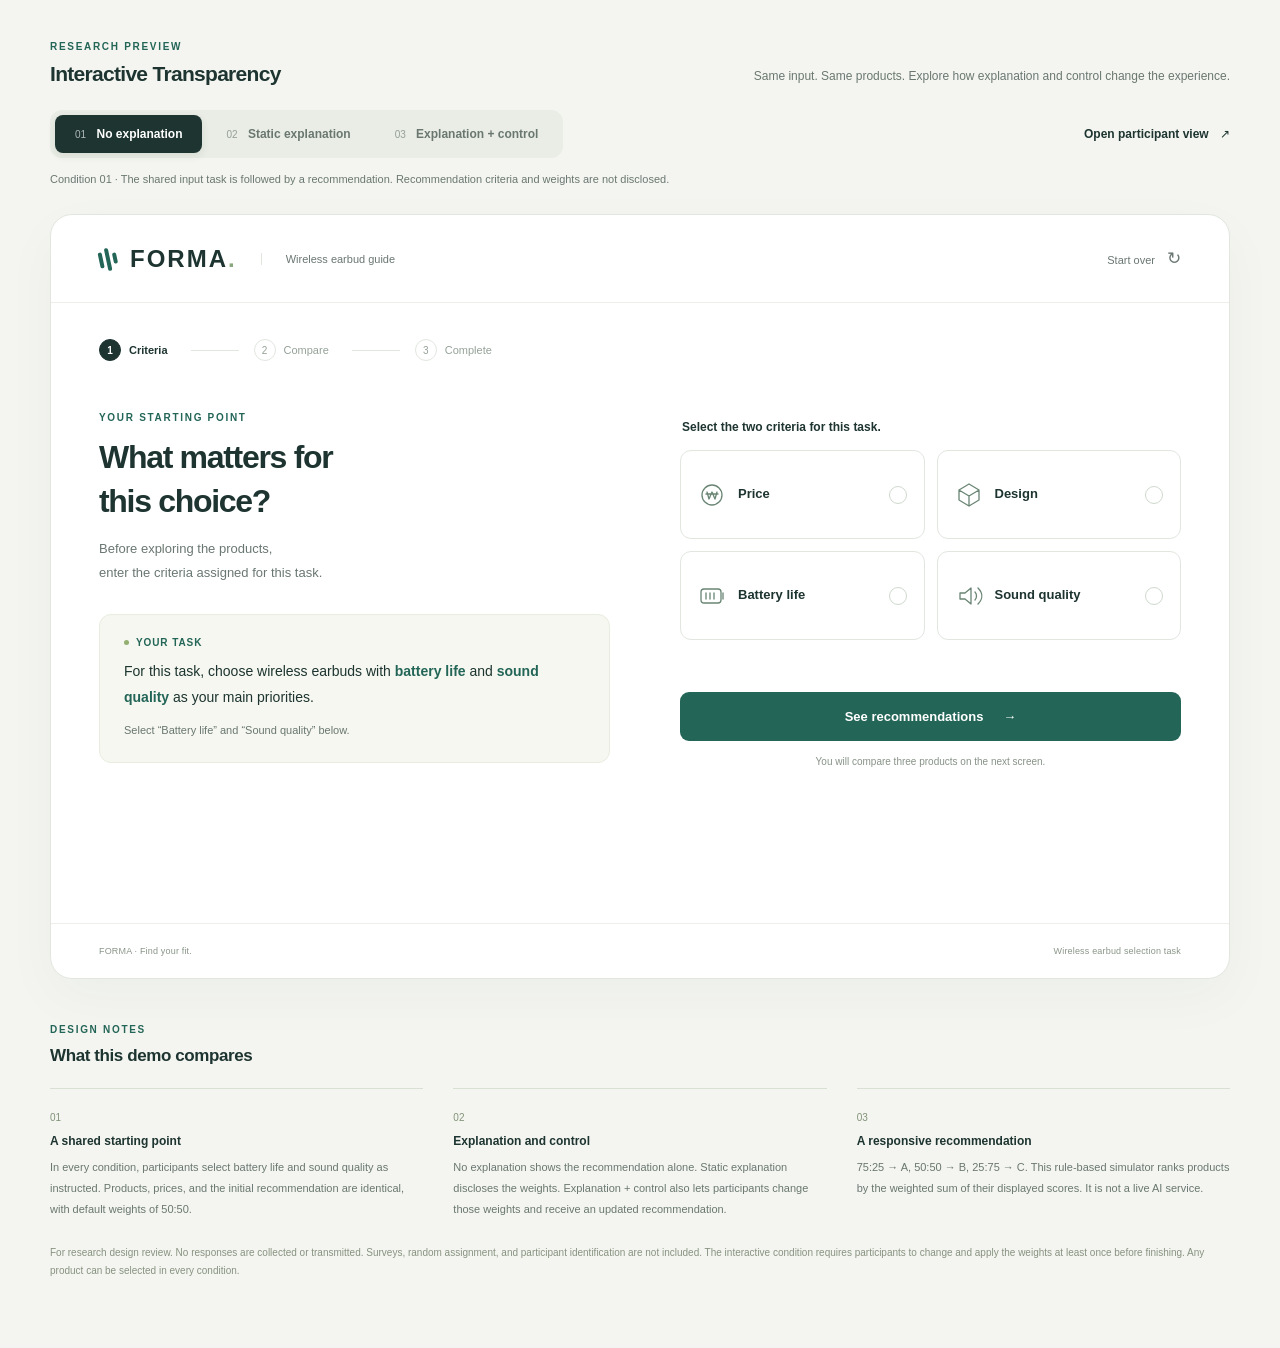
==== interactive-transparency-demo/index.html @ e99ec2f3 "Add English interactive transparency recommender demo" ====
<!doctype html>
<html lang="en">
<head>
  <meta charset="utf-8">
  <meta name="viewport" content="width=device-width, initial-scale=1">
  <meta name="theme-color" content="#f4f5f0">
  <meta name="description" content="A research demo comparing three recommendation interfaces with different levels of explanation and control.">
  <title>FORMA — Earbud Recommendation Demo</title>
  <link rel="stylesheet" href="./styles.css">
  <script src="./app.js" defer></script>
</head>
<body>
  <a class="skip-link" href="#main">Skip to content</a>
  <div class="research-shell" id="research-shell">
    <div class="research-intro">
      <div><span class="eyebrow">RESEARCH PREVIEW</span><h1>Interactive Transparency</h1></div>
      <p>Same input. Same products. Explore how explanation and control change the experience.</p>
    </div>
    <div class="research-toolbar">
      <div class="condition-tabs" role="group" aria-label="Choose an experimental condition">
        <button type="button" data-condition="none" aria-pressed="true"><span>01</span> No explanation</button>
        <button type="button" data-condition="static" aria-pressed="false"><span>02</span> Static explanation</button>
        <button type="button" data-condition="interactive" aria-pressed="false"><span>03</span> Explanation + control</button>
      </div>
      <a class="participant-link" id="participant-link" href="?condition=none&amp;mode=participant" target="_blank" rel="noopener">Open participant view <span aria-hidden="true">↗</span></a>
    </div>
    <div class="condition-description" id="condition-description"></div>
  </div>

  <div class="app-shell">
    <header class="app-header">
      <a class="brand" href="./" id="brand-link" aria-label="FORMA home"><span class="brand-icon" aria-hidden="true"><i></i><i></i><i></i></span>FORMA<span class="brand-dot">.</span></a>
      <span class="header-label">Wireless earbud guide</span>
      <button class="reset-button" type="button" id="reset-button" aria-label="Restart the current condition">Start over <span aria-hidden="true">↻</span></button>
    </header>

    <main id="main" tabindex="-1">
      <ol class="steps" aria-label="Task progress">
        <li data-step="1" class="active" aria-current="step"><span>1</span> Criteria</li>
        <li data-step="2"><span>2</span> Compare</li>
        <li data-step="3"><span>3</span> Complete</li>
      </ol>
      <div id="screen"></div>
    </main>
    <footer class="app-footer"><span>FORMA · Find your fit.</span><span>Wireless earbud selection task</span></footer>
  </div>

  <section class="design-notes" id="design-notes" aria-labelledby="notes-heading">
    <div><span class="eyebrow">DESIGN NOTES</span><h2 id="notes-heading">What this demo compares</h2></div>
    <div class="notes-grid">
      <article><span class="note-number">01</span><h3>A shared starting point</h3><p>In every condition, participants select battery life and sound quality as instructed. Products, prices, and the initial recommendation are identical, with default weights of 50:50.</p></article>
      <article><span class="note-number">02</span><h3>Explanation and control</h3><p>No explanation shows the recommendation alone. Static explanation discloses the weights. Explanation + control also lets participants change those weights and receive an updated recommendation.</p></article>
      <article><span class="note-number">03</span><h3>A responsive recommendation</h3><p>75:25 → A, 50:50 → B, 25:75 → C. This rule-based simulator ranks products by the weighted sum of their displayed scores. It is not a live AI service.</p></article>
    </div>
    <p class="demo-disclaimer">For research design review. No responses are collected or transmitted. Surveys, random assignment, and participant identification are not included. The interactive condition requires participants to change and apply the weights at least once before finishing. Any product can be selected in every condition.</p>
  </section>
  <div class="sr-only" id="announcement" aria-live="polite" aria-atomic="true"></div>
</body>
</html>
---- interactive-transparency-demo/styles.css ----
:root{--bg:#f4f5f0;--paper:#fff;--ink:#1d3430;--muted:#6a7771;--line:#e1e7df;--teal:#236557;--teal-dark:#174b41;--mint:#e9f1e7;--lime:#d9edaa;--error:#a03e2a;--shadow:0 18px 55px rgba(29,52,48,.035);font-family:Inter,Pretendard,-apple-system,BlinkMacSystemFont,"Segoe UI","Noto Sans KR",Arial,sans-serif;color:var(--ink);background:var(--bg);font-synthesis:none}
*{box-sizing:border-box}body{margin:0}button,input,a{-webkit-tap-highlight-color:transparent}button,input{font:inherit}button,a{touch-action:manipulation}button{cursor:pointer}a{color:inherit}button:focus-visible,a:focus-visible,input:focus-visible{outline:3px solid #86b879;outline-offset:4px}button:disabled{cursor:not-allowed}button{color:inherit}.skip-link{position:absolute;left:16px;top:-60px;background:var(--ink);color:white;padding:12px;z-index:99}.skip-link:focus{top:12px}.sr-only{position:absolute;width:1px;height:1px;padding:0;margin:-1px;overflow:hidden;clip:rect(0,0,0,0);white-space:nowrap;border:0}.research-shell{max-width:1240px;margin:0 auto;padding:36px 30px 24px}.research-intro{display:flex;align-items:end;justify-content:space-between;gap:30px;margin-bottom:24px}.eyebrow{font-size:10px;letter-spacing:.17em;font-weight:750;color:var(--teal)}.research-intro h1{font-size:21px;letter-spacing:-.7px;margin:8px 0 0}.research-intro p{font-size:12px;color:var(--muted);margin:0;line-height:1.7}.research-toolbar{display:flex;justify-content:space-between;align-items:center;gap:20px}.condition-tabs{display:flex;background:#e9ede5;padding:5px;border-radius:12px;gap:4px}.condition-tabs button{border:0;background:transparent;padding:12px 20px;border-radius:8px;font-size:12px;font-weight:650;color:var(--muted);white-space:nowrap}.condition-tabs button span{font-size:10px;font-weight:500;margin-right:7px;opacity:.65}.condition-tabs button[aria-pressed=true]{background:var(--ink);color:#fff;box-shadow:0 3px 9px #1d343017}.participant-link{font-size:12px;text-decoration:none;font-weight:650;padding:12px 0;white-space:nowrap}.participant-link span{margin-left:8px}.condition-description{color:var(--muted);font-size:11px;line-height:1.7;min-height:20px;margin-top:12px}.app-shell{max-width:1180px;margin:0 auto 32px;background:var(--paper);border:1px solid var(--line);border-radius:22px;box-shadow:var(--shadow);overflow:hidden}.app-header{height:88px;padding:0 48px;display:flex;align-items:center;border-bottom:1px solid #edf0ea}.brand{font-size:24px;letter-spacing:2px;font-weight:800;text-decoration:none;display:flex;align-items:center}.brand-dot{color:#89a87c}.brand-icon{display:flex;align-items:center;gap:3px;margin-right:13px;height:22px;transform:rotate(-12deg)}.brand-icon i{display:block;width:4px;background:var(--teal);border-radius:2px;height:16px}.brand-icon i:nth-child(2){height:23px}.brand-icon i:nth-child(3){height:11px}.header-label{font-size:11px;color:var(--muted);margin-left:24px;padding-left:24px;border-left:1px solid var(--line)}.reset-button{margin-left:auto;border:0;background:none;font-size:11px;color:var(--muted);padding:12px 0 12px 12px}.reset-button span{font-size:17px;margin-left:9px}main{padding:36px 48px 52px;min-height:620px}main:focus{outline:none}.steps{display:flex;gap:0;list-style:none;margin:0 0 46px;padding:0;align-items:center;font-size:11px;color:#95a198}.steps li{display:flex;align-items:center;gap:8px;white-space:nowrap}.steps li:not(:last-child):after{content:"";width:48px;height:1px;background:var(--line);margin:0 15px}.steps li span{width:22px;height:22px;border:1px solid var(--line);border-radius:50%;display:grid;place-items:center;font-size:10px}.steps .active{font-weight:700;color:var(--ink)}.steps .active span{background:var(--ink);color:white;border-color:var(--ink)}.steps .done span{background:var(--mint);border-color:var(--mint);color:var(--teal)}.screen-title{font-size:32px;line-height:1.38;letter-spacing:-1.3px;margin:10px 0 14px;font-weight:700}.screen-copy{font-size:13px;line-height:1.8;color:var(--muted);margin:0}.preference-layout{display:grid;grid-template-columns:1.02fr 1fr;gap:70px;align-items:start}.task-card{background:#f5f7f0;padding:22px 24px;border:1px solid #e8eddf;border-radius:12px;margin-top:30px}.task-label{font-size:10px;color:var(--teal);font-weight:750;letter-spacing:.09em;display:flex;align-items:center;gap:7px}.task-label:before{content:"";width:5px;height:5px;border-radius:50%;background:#92ae70}.task-card p{margin:11px 0 0;font-size:14px;line-height:1.85}.task-card strong{color:var(--teal)}.task-card .task-small{font-size:11px;color:var(--muted);margin-top:9px}.preference-form{padding-top:13px}.form-label{font-size:12px;font-weight:700;margin:0 0 16px}.preference-options{display:grid;grid-template-columns:1fr 1fr;gap:12px}.preference-option{position:relative;display:flex;align-items:center;padding:21px 17px;border:1px solid var(--line);border-radius:11px;cursor:pointer;gap:12px;min-height:89px;transition:background .15s,border .15s}.preference-option:hover{background:#fafbf8}.preference-option:has(input:checked){border-color:var(--teal);background:#f0f6ed}.preference-option input{position:absolute;inset:0;opacity:0;width:100%;height:100%;margin:0;cursor:pointer}.preference-option:has(input:focus-visible){outline:3px solid #86b879;outline-offset:3px}.option-icon{width:28px;height:28px;color:#698574}.option-title{font-size:13px;font-weight:650}.option-check{margin-left:auto;display:grid;place-items:center;width:18px;height:18px;border:1px solid #cfd9ce;border-radius:50%;color:transparent;font-size:11px}.preference-option:has(input:checked) .option-check{border-color:var(--teal);background:var(--teal);color:white}.primary-button{display:flex;align-items:center;justify-content:center;gap:20px;background:var(--teal);color:#fff;border:0;border-radius:9px;padding:17px 23px;font-size:13px;font-weight:650;min-height:49px;transition:background .15s,transform .15s}.primary-button:hover:not(:disabled){background:var(--teal-dark);transform:translateY(-1px)}.primary-button:disabled{background:#dce4db;color:#8c9a8c}.primary-button.full{width:100%}.preference-form .primary-button{margin-top:22px}.form-error{font-size:12px;color:var(--error);line-height:1.6;min-height:20px;margin:10px 0 0}.form-hint{font-size:10px;color:#879287;margin:13px 0 0;text-align:center;line-height:1.6}.recommendation-heading{display:flex;justify-content:space-between;gap:24px;align-items:center}.recommendation-heading .screen-title{font-size:29px;margin-top:7px;margin-bottom:9px}.recommendation-heading .screen-copy{font-size:12px}.category-pill{border:1px solid var(--line);padding:8px 12px;border-radius:20px;font-size:10px;color:var(--muted);white-space:nowrap}.explanation-panel{background:#f3f7ef;border:1px solid #e3ecdc;border-radius:12px;padding:22px 25px;margin:28px 0 0}.explanation-top{display:flex;justify-content:space-between;align-items:center;gap:20px}.explanation-label{color:var(--teal);font-size:10px;font-weight:750;letter-spacing:.07em;margin-bottom:8px}.explanation-main{font-size:15px;font-weight:650;letter-spacing:-.3px}.weight-visual{display:flex;width:185px;gap:5px;flex-shrink:0}.weight-visual div{height:6px;border-radius:3px;background:var(--teal);transition:width .2s}.weight-visual div:last-child{background:#a9c395}.weight-labels{display:flex;justify-content:space-between;font-size:10px;color:var(--muted);margin-top:8px}.control-divider{height:1px;background:#dfe9d8;margin:22px 0 18px}.control-heading{display:flex;align-items:baseline;gap:10px;margin-bottom:13px}.control-heading h3{font-size:12px;margin:0}.control-heading p{font-size:10px;color:var(--muted);margin:0;line-height:1.6}.preset-row{display:flex;gap:12px;align-items:stretch}.preset-options{display:grid;grid-template-columns:repeat(3,1fr);gap:9px;flex:1}.preset{position:relative;background:#fff;border:1px solid #dce5d7;border-radius:8px;padding:12px 15px;cursor:pointer}.preset:has(input:checked){border-color:var(--teal);box-shadow:0 0 0 1px var(--teal);background:#fff}.preset:has(input:focus-visible){outline:3px solid #86b879;outline-offset:3px}.preset input{position:absolute;opacity:0;inset:0;width:100%;height:100%;cursor:pointer;margin:0}.preset strong{display:block;font-size:11px;margin-bottom:5px}.preset small{font-size:9px;color:var(--muted)}.apply-button{padding:12px 19px;font-size:11px;white-space:nowrap}.apply-status{font-size:10px;line-height:1.7;color:var(--teal);margin:12px 0 0;min-height:17px}.products-caption{display:flex;justify-content:space-between;align-items:baseline;margin:29px 0 14px;gap:15px}.products-caption h3{font-size:12px;margin:0;font-weight:650}.products-caption p{font-size:10px;color:var(--muted);margin:0;line-height:1.6}.products-grid{display:grid;grid-template-columns:repeat(3,1fr);gap:17px}.product-card{position:relative;border:1px solid var(--line);border-radius:13px;padding:19px;cursor:pointer;display:block;background:#fff;transition:border .15s,box-shadow .15s}.product-card:hover{border-color:#a7bba2;box-shadow:0 6px 20px #1d343008}.product-card.selected{border-color:var(--teal);box-shadow:0 0 0 1px var(--teal)}.product-card:has(input:focus-visible){outline:3px solid #86b879;outline-offset:4px}.product-card>input{position:absolute;opacity:0;inset:0;width:100%;height:100%;margin:0;cursor:pointer}.product-topline{display:flex;align-items:center;justify-content:space-between;min-height:24px;position:relative;pointer-events:none}.product-number{font-size:10px;color:#879587;font-weight:600}.recommend-badge{background:var(--mint);color:var(--teal);font-size:9px;padding:5px 8px;border-radius:5px;font-weight:700;letter-spacing:.01em}.product-art{height:141px;display:flex;align-items:center;justify-content:center;margin:2px 0 5px;pointer-events:none;background:radial-gradient(ellipse at 50% 80%,#f0f3ed 0%,transparent 64%)}.earbud-svg{width:145px;height:130px;overflow:visible}.product-heading{display:flex;align-items:center;justify-content:space-between;margin-bottom:4px;pointer-events:none}.product-heading h4{font-size:16px;letter-spacing:-.4px;margin:0}.selection-circle{width:19px;height:19px;border-radius:50%;border:1px solid #ccd7c8;display:grid;place-items:center;font-size:11px;color:transparent}.selected .selection-circle{background:var(--teal);border-color:var(--teal);color:#fff}.product-subtitle{font-size:10px;color:var(--muted);margin:0}.product-price{font-size:17px;letter-spacing:-.4px;font-weight:650;margin:16px 0}.product-price small{font-size:11px;font-weight:500;margin-left:2px}.spec-row{display:flex;align-items:center;gap:8px;font-size:10px;margin:10px 0}.spec-name{width:33px;color:var(--muted)}.spec-track{flex:1;height:4px;background:#edf0e9;border-radius:5px;overflow:hidden}.spec-track span{height:100%;display:block;background:#9bb68c;border-radius:5px}.spec-number{font-size:10px;color:var(--ink);width:37px;text-align:right}.product-bottom{border-top:1px solid #edf0e9;margin-top:15px;padding-top:12px;font-size:9px;color:#8b958a;display:flex;justify-content:space-between;gap:8px}.recommendation-actions{display:flex;justify-content:space-between;gap:25px;align-items:center;border-top:1px solid var(--line);margin-top:28px;padding-top:24px}.selection-summary{font-size:12px;font-weight:600;line-height:1.8}.action-hint{color:var(--muted);font-size:10px;font-weight:400;margin-top:2px;max-width:600px}.recommendation-actions .primary-button{min-width:190px}.app-footer{padding:22px 48px;border-top:1px solid #edf0ea;display:flex;justify-content:space-between;color:#899588;font-size:9px;letter-spacing:.02em}.design-notes{max-width:1180px;margin:0 auto 50px;padding:8px 0}.design-notes h2{font-size:17px;letter-spacing:-.4px;margin:9px 0 22px}.notes-grid{display:grid;grid-template-columns:repeat(3,1fr);gap:30px}.notes-grid article{border-top:1px solid #d8e0d3;padding-top:18px}.note-number{font-size:10px;color:#819378}.notes-grid h3{font-size:12px;margin:9px 0}.notes-grid p{font-size:11px;line-height:1.9;color:var(--muted);margin:0}.demo-disclaimer{margin-top:24px;font-size:10px;color:#879280;line-height:1.8}.completion-layout{max-width:550px;text-align:center;margin:10px auto 0}.completion-icon{width:54px;height:54px;border-radius:50%;background:var(--mint);color:var(--teal);display:grid;place-items:center;margin:0 auto 20px;font-size:24px}.completion-layout .screen-title{font-size:29px}.completion-card{border:1px solid var(--line);border-radius:15px;display:flex;align-items:center;text-align:left;margin:27px 0;padding:19px 27px;gap:25px;background:#fbfcf9}.completion-card .product-art{width:135px;height:126px;margin:0;flex-shrink:0}.completion-card h3{font-size:21px;margin:8px 0}.completion-card p{font-size:11px;color:var(--muted);margin:7px 0}.completion-details{display:flex;justify-content:center;gap:25px;font-size:11px;color:var(--muted);line-height:1.8;margin-bottom:25px}.completion-details strong{color:var(--ink);font-weight:600}.secondary-button{border:1px solid #cdd9c7;background:white;color:var(--teal);padding:14px 24px;font-size:12px;font-weight:650;border-radius:8px}.secondary-button:hover{background:var(--mint)}.participant-mode .research-shell,.participant-mode .design-notes{display:none}.participant-mode .app-shell{margin-top:40px}.participant-mode .app-shell{min-height:calc(100vh - 80px)}.participant-mode main{min-height:calc(100vh - 230px)}[hidden]{display:none!important}
@media(min-width:1500px){.research-shell{padding-top:45px}.app-shell{margin-bottom:40px}}
@media(max-width:1000px){.research-shell{padding-left:24px;padding-right:24px}.app-shell{margin-left:24px;margin-right:24px}.design-notes{margin-left:24px;margin-right:24px}.app-header{padding-left:32px;padding-right:32px}main{padding:30px 32px 40px}.preference-layout{gap:35px}.screen-title{font-size:28px}.preference-option{padding:18px 12px;gap:7px}.option-icon{width:23px;height:23px}.preset-row{flex-direction:column}.apply-button{align-self:flex-end}.product-card{padding:15px}.product-art{height:125px}.control-heading{flex-wrap:wrap}.app-footer{padding-left:32px;padding-right:32px}}
@media(max-width:700px){.research-shell{padding:24px 16px 19px}.research-intro{display:block;margin-bottom:17px}.research-intro h1{font-size:19px}.research-intro p{font-size:11px;margin-top:10px}.research-toolbar{display:block}.condition-tabs{width:100%}.condition-tabs button{flex:1;padding:12px 5px;font-size:11px}.condition-tabs button span{margin-right:4px}.participant-link{display:inline-block;padding-top:13px;padding-bottom:0;font-size:11px}.condition-description{margin-top:8px;font-size:10px}.app-shell{margin:0 12px 25px;border-radius:16px}.app-header{height:73px;padding:0 22px}.brand{font-size:21px}.brand-icon{margin-right:10px;transform:scale(.85) rotate(-12deg)}.header-label{display:none}.reset-button{font-size:10px}main{padding:26px 22px 35px;min-height:580px}.steps{margin-bottom:32px;font-size:10px}.steps li:not(:last-child):after{width:25px;margin:0 9px}.steps li{gap:6px}.steps li span{width:20px;height:20px;font-size:9px}.preference-layout{grid-template-columns:1fr;gap:25px}.screen-title{font-size:27px;line-height:1.4}.screen-copy{font-size:12px}.task-card{margin-top:23px;padding:19px}.task-card p{font-size:13px}.preference-form{padding-top:0}.preference-option{padding:18px 16px;min-height:76px;gap:10px}.option-icon{width:25px;height:25px}.preference-form .primary-button{margin-top:19px}.research-intro .eyebrow{font-size:9px}.recommendation-heading{align-items:start;gap:12px}.recommendation-heading .screen-title{font-size:25px}.category-pill{display:none}.recommendation-heading .screen-copy{font-size:11px}.explanation-panel{padding:19px;margin-top:23px}.explanation-top{display:block}.explanation-main{font-size:13px}.weight-chart{margin-top:17px}.weight-visual{width:100%}.control-heading h3{font-size:11px}.control-heading p{font-size:10px}.preset-row{gap:12px}.preset-options{gap:7px;width:100%}.preset{padding:11px 7px;text-align:center}.preset strong{font-size:10px}.preset small{font-size:8px;white-space:nowrap}.apply-button{width:100%;min-height:42px}.products-caption{display:block;margin-top:25px}.products-caption h3{font-size:11px}.products-caption p{font-size:9px;margin-top:6px}.products-grid{grid-template-columns:1fr;gap:12px}.product-card{display:grid;grid-template-columns:96px 1fr;padding:16px;gap:0 17px;align-items:start}.product-topline{grid-column:1/-1;min-height:20px;margin-bottom:3px}.product-number{font-size:9px}.recommend-badge{font-size:8px;padding:4px 7px}.product-art{grid-column:1;grid-row:2/8;height:125px;width:96px;margin:0;align-self:center}.earbud-svg{width:105px;height:110px}.product-heading{grid-column:2;margin-top:9px}.product-heading h4{font-size:15px}.product-subtitle{font-size:9px;grid-column:2}.product-price{grid-column:2;font-size:15px;margin:10px 0 7px}.spec-row{grid-column:2;font-size:9px;margin:4px 0;gap:6px}.spec-number{font-size:9px}.product-bottom{grid-column:2;margin-top:10px;padding-top:8px;font-size:8px}.recommendation-actions{align-items:stretch;flex-direction:column;gap:15px;margin-top:22px;padding-top:20px}.recommendation-actions .primary-button{width:100%;font-size:12px}.selection-summary{font-size:11px}.action-hint{font-size:10px}.app-footer{padding:18px 22px;font-size:8px}.design-notes{margin:0 23px 34px}.notes-grid{grid-template-columns:1fr;gap:19px}.notes-grid article{padding-top:14px}.notes-grid h3{display:inline-block;margin:0 0 9px 10px}.notes-grid p{font-size:10px}.design-notes h2{font-size:15px;margin-bottom:18px}.demo-disclaimer{font-size:9px;margin-top:20px}.completion-layout{margin-top:0}.completion-layout .screen-title{font-size:26px}.completion-card{padding:17px 13px;gap:12px}.completion-card .product-art{width:104px;height:111px}.completion-card h3{font-size:19px}.completion-card p{font-size:10px}.completion-details{gap:16px;font-size:10px;flex-wrap:wrap}.participant-mode .app-shell{margin-top:12px;min-height:calc(100vh - 24px)}.participant-mode main{min-height:calc(100vh - 150px)}}
@media(prefers-reduced-motion:reduce){*,*:before,*:after{transition:none!important;scroll-behavior:auto!important}}

/* Keep English labels comfortable on small screens. */
.option-icon,.option-check{flex-shrink:0}.option-title{line-height:1.45}.preset small{line-height:1.6}.spec-name{width:37px;flex-shrink:0}.product-bottom{flex-wrap:wrap}.condition-description{min-height:20px}
@media(max-width:700px){.condition-tabs button{white-space:normal;line-height:1.45;min-width:0;display:flex;flex-direction:column;align-items:center;justify-content:center;gap:4px}.condition-tabs button span{margin-right:0}.steps li:not(:last-child):after{width:18px;margin:0 8px}.option-title{font-size:12px}.preference-option{gap:8px}.option-icon{width:23px;height:23px}.preset strong{line-height:1.4}.product-bottom{row-gap:4px}}
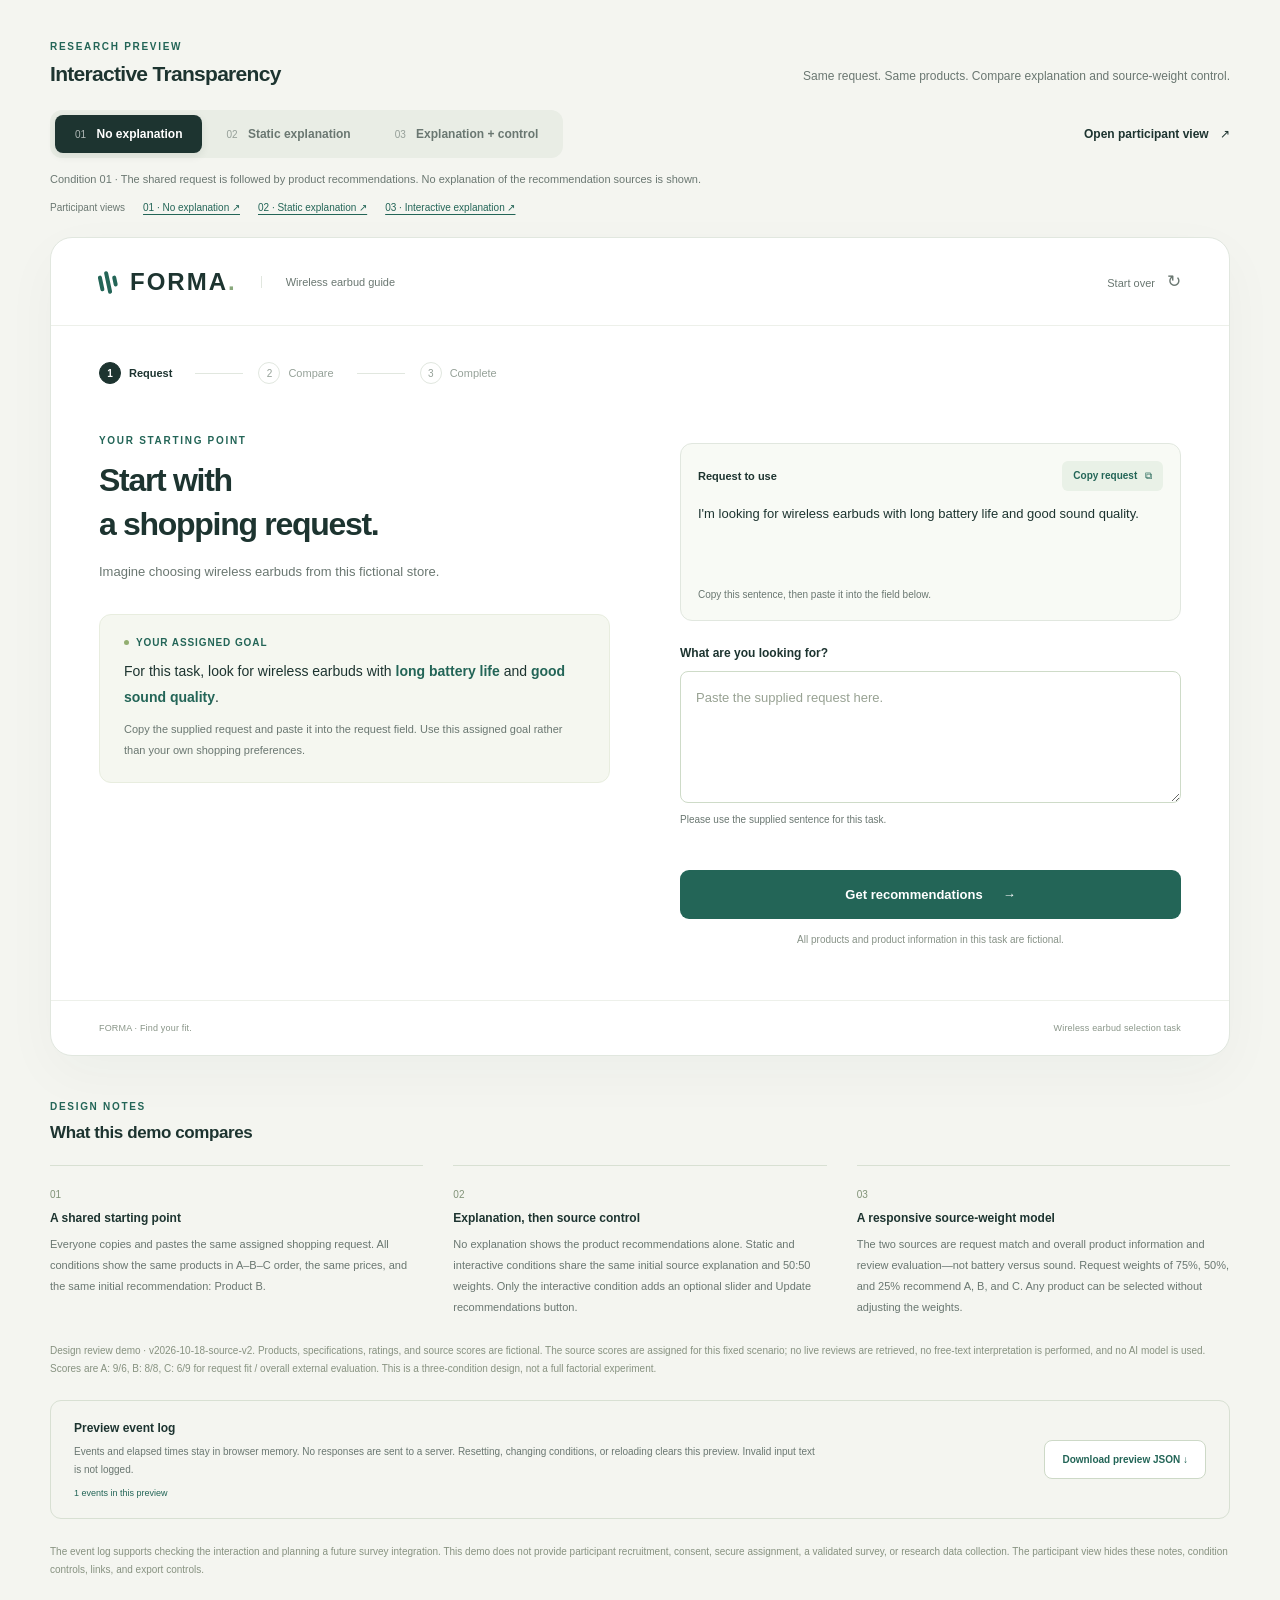
==== commit 2c25de4f: "Refine transparency demo with shared request and source-weight control" ====
--- a/interactive-transparency-demo/index.html
+++ b/interactive-transparency-demo/index.html
@@ -6,15 +6,15 @@
   <meta name="theme-color" content="#f4f5f0">
   <meta name="description" content="A research demo comparing three recommendation interfaces with different levels of explanation and control.">
   <title>FORMA — Earbud Recommendation Demo</title>
-  <link rel="stylesheet" href="./styles.css">
-  <script src="./app.js" defer></script>
+  <link rel="stylesheet" href="./styles.css?v=2026-10-18-source-v2">
+  <script src="./app.js?v=2026-10-18-source-v2" defer></script>
 </head>
 <body>
   <a class="skip-link" href="#main">Skip to content</a>
   <div class="research-shell" id="research-shell">
     <div class="research-intro">
       <div><span class="eyebrow">RESEARCH PREVIEW</span><h1>Interactive Transparency</h1></div>
-      <p>Same input. Same products. Explore how explanation and control change the experience.</p>
+      <p>Same request. Same products. Compare explanation and source-weight control.</p>
     </div>
     <div class="research-toolbar">
       <div class="condition-tabs" role="group" aria-label="Choose an experimental condition">
@@ -25,6 +25,7 @@
       <a class="participant-link" id="participant-link" href="?condition=none&amp;mode=participant" target="_blank" rel="noopener">Open participant view <span aria-hidden="true">↗</span></a>
     </div>
     <div class="condition-description" id="condition-description"></div>
+    <div class="research-links" aria-label="Direct participant links"><span>Participant views</span><a data-participant-condition="none" href="?condition=none&amp;mode=participant" target="_blank" rel="noopener">01 · No explanation ↗</a><a data-participant-condition="static" href="?condition=static&amp;mode=participant" target="_blank" rel="noopener">02 · Static explanation ↗</a><a data-participant-condition="interactive" href="?condition=interactive&amp;mode=participant" target="_blank" rel="noopener">03 · Interactive explanation ↗</a></div>
   </div>
 
   <div class="app-shell">
@@ -36,7 +37,7 @@
 
     <main id="main" tabindex="-1">
       <ol class="steps" aria-label="Task progress">
-        <li data-step="1" class="active" aria-current="step"><span>1</span> Criteria</li>
+        <li data-step="1" class="active" aria-current="step"><span>1</span> Request</li>
         <li data-step="2"><span>2</span> Compare</li>
         <li data-step="3"><span>3</span> Complete</li>
       </ol>
@@ -48,11 +49,13 @@
   <section class="design-notes" id="design-notes" aria-labelledby="notes-heading">
     <div><span class="eyebrow">DESIGN NOTES</span><h2 id="notes-heading">What this demo compares</h2></div>
     <div class="notes-grid">
-      <article><span class="note-number">01</span><h3>A shared starting point</h3><p>In every condition, participants select battery life and sound quality as instructed. Products, prices, and the initial recommendation are identical, with default weights of 50:50.</p></article>
-      <article><span class="note-number">02</span><h3>Explanation and control</h3><p>No explanation shows the recommendation alone. Static explanation discloses the weights. Explanation + control also lets participants change those weights and receive an updated recommendation.</p></article>
-      <article><span class="note-number">03</span><h3>A responsive recommendation</h3><p>75:25 → A, 50:50 → B, 25:75 → C. This rule-based simulator ranks products by the weighted sum of their displayed scores. It is not a live AI service.</p></article>
+      <article><span class="note-number">01</span><h3>A shared starting point</h3><p>Everyone copies and pastes the same assigned shopping request. All conditions show the same products in A–B–C order, the same prices, and the same initial recommendation: Product B.</p></article>
+      <article><span class="note-number">02</span><h3>Explanation, then source control</h3><p>No explanation shows the product recommendations alone. Static and interactive conditions share the same initial source explanation and 50:50 weights. Only the interactive condition adds an optional slider and Update recommendations button.</p></article>
+      <article><span class="note-number">03</span><h3>A responsive source-weight model</h3><p>The two sources are request match and overall product information and review evaluation—not battery versus sound. Request weights of 75%, 50%, and 25% recommend A, B, and C. Any product can be selected without adjusting the weights.</p></article>
     </div>
-    <p class="demo-disclaimer">For research design review. No responses are collected or transmitted. Surveys, random assignment, and participant identification are not included. The interactive condition requires participants to change and apply the weights at least once before finishing. Any product can be selected in every condition.</p>
+    <p class="demo-disclaimer">Design review demo · v2026-10-18-source-v2. Products, specifications, ratings, and source scores are fictional. The source scores are assigned for this fixed scenario; no live reviews are retrieved, no free-text interpretation is performed, and no AI model is used. Scores are A: 9/6, B: 8/8, C: 6/9 for request fit / overall external evaluation. This is a three-condition design, not a full factorial experiment.</p>
+    <div class="event-export"><div><h3>Preview event log</h3><p>Events and elapsed times stay in browser memory. No responses are sent to a server. Resetting, changing conditions, or reloading clears this preview. Invalid input text is not logged.</p><span id="event-count">0 events in this preview</span></div><button type="button" class="secondary-button" id="export-events">Download preview JSON <span aria-hidden="true">↓</span></button></div>
+    <p class="demo-disclaimer">The event log supports checking the interaction and planning a future survey integration. This demo does not provide participant recruitment, consent, secure assignment, a validated survey, or research data collection. The participant view hides these notes, condition controls, links, and export controls.</p>
   </section>
   <div class="sr-only" id="announcement" aria-live="polite" aria-atomic="true"></div>
 </body>
--- a/interactive-transparency-demo/styles.css
+++ b/interactive-transparency-demo/styles.css
@@ -8,3 +8,9 @@
 /* Keep English labels comfortable on small screens. */
 .option-icon,.option-check{flex-shrink:0}.option-title{line-height:1.45}.preset small{line-height:1.6}.spec-name{width:37px;flex-shrink:0}.product-bottom{flex-wrap:wrap}.condition-description{min-height:20px}
 @media(max-width:700px){.condition-tabs button{white-space:normal;line-height:1.45;min-width:0;display:flex;flex-direction:column;align-items:center;justify-content:center;gap:4px}.condition-tabs button span{margin-right:0}.steps li:not(:last-child):after{width:18px;margin:0 8px}.option-title{font-size:12px}.preference-option{gap:8px}.option-icon{width:23px;height:23px}.preset strong{line-height:1.4}.product-bottom{row-gap:4px}}
+
+/* Source-weight demo: shared request input and matched source explanations. */
+.research-links{display:flex;align-items:center;flex-wrap:wrap;gap:10px 18px;margin-top:12px;font-size:10px}.research-links>span{color:var(--muted)}.research-links a{color:var(--teal);text-underline-offset:3px}.request-source{border:1px solid var(--line);border-radius:12px;padding:17px;background:#f8faf5}.request-source-heading{display:flex;align-items:center;justify-content:space-between;gap:12px;margin-bottom:12px}.request-source-heading .form-label{margin:0;font-size:11px}.copy-request-button{border:0;background:var(--mint);color:var(--teal);font-size:10px;font-weight:650;padding:9px 11px;border-radius:6px;white-space:nowrap}.copy-request-button:hover{background:#dcead6}.copy-request-button span{margin-left:5px}.assigned-request,.request-input{display:block;width:100%;font:inherit;font-size:13px;line-height:1.7;color:var(--ink);border-radius:8px}.assigned-request{border:0;background:transparent;resize:none;padding:0;min-height:75px;cursor:text}.assigned-request:focus-visible{outline:2px solid #86b879;outline-offset:4px}.copy-status{font-size:10px;line-height:1.6;color:var(--muted);margin:9px 0 0;min-height:16px}.request-label{display:block;margin:25px 0 11px}.request-input{border:1px solid #cedbc8;background:#fff;padding:15px;resize:vertical;min-height:132px}.request-input::placeholder{color:#98a293}.request-input:focus{outline:2px solid #86b879;outline-offset:2px}.request-input[aria-invalid=true]{border-color:var(--error)}.request-hint{font-size:10px;line-height:1.6;color:var(--muted);margin:9px 0 0}.preference-form .form-error{margin:7px 0 0}.preference-form .primary-button{margin-top:15px}.source-heading{font-size:17px;letter-spacing:-.3px;margin:4px 0 10px}.source-intro{font-size:12px;color:var(--muted);line-height:1.8;margin:0;max-width:780px}.source-definitions{display:grid;grid-template-columns:1fr 1fr;gap:24px;margin:20px 0;padding-top:18px;border-top:1px solid #dfe9d8}.source-definitions h4{font-size:12px;margin:0 0 7px}.source-definitions p{font-size:11px;line-height:1.8;color:var(--muted);margin:0;max-width:350px}.source-weight-labels{display:flex;justify-content:space-between;gap:25px;font-size:11px;line-height:1.6;margin-top:24px}.source-weight-labels span{display:flex;align-items:baseline;gap:12px}.source-weight-labels span:last-child{text-align:right}.source-weight-labels strong{font-size:14px;font-weight:700;white-space:nowrap}.source-weight-bar{display:flex;width:100%;height:9px;border-radius:6px;overflow:hidden;gap:3px;margin-top:10px;background:#e1eadb}.source-weight-bar span{height:100%;background:var(--teal);transition:width .2s}.source-weight-bar span:last-child{background:#a7c38f}.source-controls{margin-top:25px;padding-top:21px;border-top:1px solid #dfe9d8}.range-heading{display:flex;justify-content:space-between;align-items:baseline;font-size:12px;font-weight:650;margin-bottom:13px}.range-heading output{font-size:13px;font-weight:700;color:var(--teal)}#source-weight{display:block;width:100%;height:24px;margin:0;accent-color:var(--teal);cursor:pointer}#source-weight:focus-visible{outline:3px solid #86b879;outline-offset:5px;border-radius:4px}.range-endpoints{display:flex;justify-content:space-between;color:var(--muted);font-size:9px;margin:5px 0 17px}.source-apply-row{display:flex;justify-content:space-between;align-items:center;gap:24px}.source-apply-row p{margin:0;color:var(--muted);font-size:10px;line-height:1.8}.source-apply-row strong{font-weight:600;color:var(--ink)}.source-apply-row .primary-button{flex-shrink:0}.recommendation-status{font-size:10px;color:var(--teal);margin:-6px 0 14px;min-height:15px}.product-facts{margin:15px 0 0;display:grid;gap:10px;font-size:10px}.product-facts div{display:flex;justify-content:space-between;gap:12px}.product-facts dt{color:var(--muted)}.product-facts dd{margin:0;font-weight:550;text-align:right}.event-export{border:1px solid #d8e0d3;border-radius:11px;padding:20px 23px;display:flex;align-items:center;gap:35px;justify-content:space-between;margin-top:22px}.event-export h3{font-size:12px;margin:0 0 8px}.event-export p{font-size:10px;line-height:1.8;color:var(--muted);margin:0;max-width:750px}.event-export .secondary-button{white-space:nowrap;font-size:10px;padding:13px 17px}.event-export #event-count{font-size:9px;color:var(--teal);display:block;margin-top:9px}.participant-mode .event-export{display:none}
+@media(max-width:1000px){.source-apply-row{align-items:flex-start;flex-direction:column;gap:14px}.source-apply-row .primary-button{align-self:flex-end}.source-weight-labels{font-size:10px}.source-weight-labels span{gap:7px}.source-weight-labels strong{font-size:13px}}
+@media(max-width:700px){.research-links{font-size:9px;gap:10px 13px;margin-top:14px}.research-links>span{width:100%}.assigned-request{font-size:12px;min-height:82px}.request-input{font-size:16px;min-height:140px}.request-source{padding:16px}.request-label{font-size:12px}.source-heading{font-size:15px;line-height:1.5}.source-intro{font-size:11px}.source-definitions{gap:15px;margin:17px 0;padding-top:16px}.source-definitions h4{font-size:10px;line-height:1.6}.source-definitions p{font-size:10px}.source-weight-labels{font-size:9px;gap:15px}.source-weight-labels span{display:block;max-width:55%}.source-weight-labels strong{display:block;margin-top:4px;font-size:13px}.source-weight-bar{height:8px}.range-heading{font-size:11px;gap:15px}.source-controls{padding-top:18px;margin-top:20px}.source-apply-row{gap:16px}.source-apply-row .primary-button{width:100%;font-size:10px}.source-apply-row p{font-size:9px}.product-art{grid-row:2/7}.product-facts{grid-column:2;gap:8px;font-size:9px;margin:9px 0 0}.product-facts div{gap:8px}.product-bottom{grid-column:1/-1;margin-top:16px;padding-top:11px}.recommendation-status{font-size:9px;margin-top:-4px}.event-export{display:block;padding:18px}.event-export .secondary-button{margin-top:16px;width:100%}.event-export p{font-size:9px}.app-footer span:last-child{max-width:55%;text-align:right;line-height:1.6}}
+@media(max-width:360px){.product-card{grid-template-columns:75px 1fr;gap:0 12px}.product-art{width:75px}.product-facts{font-size:8px}.source-definitions{grid-template-columns:1fr;gap:13px}}
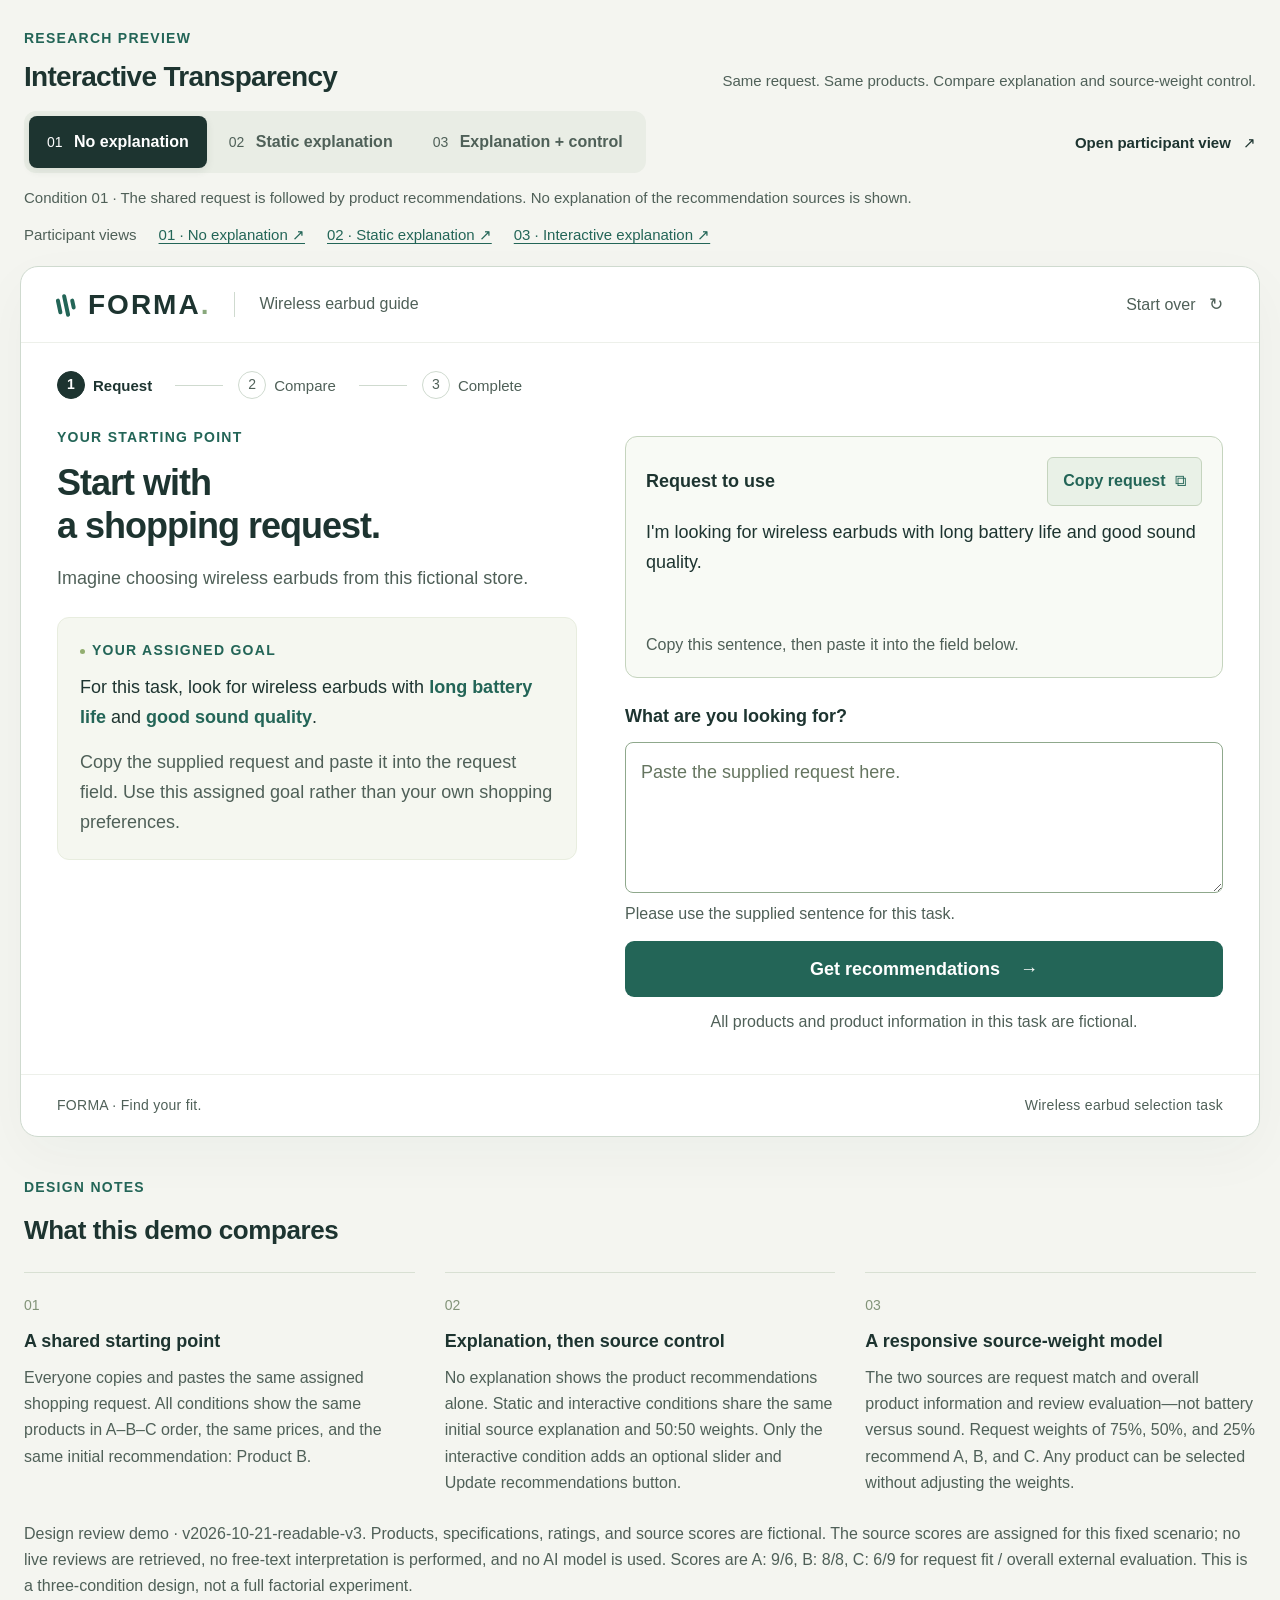
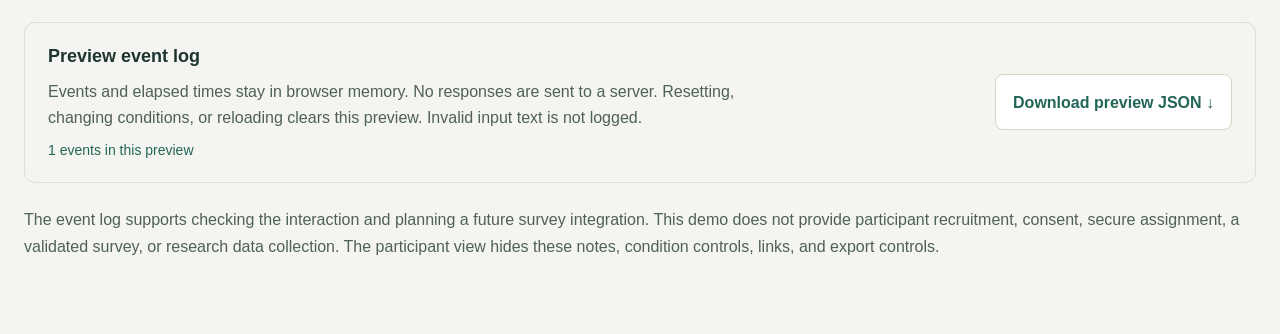
==== commit 9b5b2501: "Improve FORMA stimulus readability and source-control visibility" ====
--- a/interactive-transparency-demo/index.html
+++ b/interactive-transparency-demo/index.html
@@ -6,8 +6,8 @@
   <meta name="theme-color" content="#f4f5f0">
   <meta name="description" content="A research demo comparing three recommendation interfaces with different levels of explanation and control.">
   <title>FORMA — Earbud Recommendation Demo</title>
-  <link rel="stylesheet" href="./styles.css?v=2026-10-18-source-v2">
-  <script src="./app.js?v=2026-10-18-source-v2" defer></script>
+  <link rel="stylesheet" href="./styles.css?v=2026-10-21-readable-v3">
+  <script src="./app.js?v=2026-10-21-readable-v3" defer></script>
 </head>
 <body>
   <a class="skip-link" href="#main">Skip to content</a>
@@ -53,7 +53,7 @@
       <article><span class="note-number">02</span><h3>Explanation, then source control</h3><p>No explanation shows the product recommendations alone. Static and interactive conditions share the same initial source explanation and 50:50 weights. Only the interactive condition adds an optional slider and Update recommendations button.</p></article>
       <article><span class="note-number">03</span><h3>A responsive source-weight model</h3><p>The two sources are request match and overall product information and review evaluation—not battery versus sound. Request weights of 75%, 50%, and 25% recommend A, B, and C. Any product can be selected without adjusting the weights.</p></article>
     </div>
-    <p class="demo-disclaimer">Design review demo · v2026-10-18-source-v2. Products, specifications, ratings, and source scores are fictional. The source scores are assigned for this fixed scenario; no live reviews are retrieved, no free-text interpretation is performed, and no AI model is used. Scores are A: 9/6, B: 8/8, C: 6/9 for request fit / overall external evaluation. This is a three-condition design, not a full factorial experiment.</p>
+    <p class="demo-disclaimer">Design review demo · v2026-10-21-readable-v3. Products, specifications, ratings, and source scores are fictional. The source scores are assigned for this fixed scenario; no live reviews are retrieved, no free-text interpretation is performed, and no AI model is used. Scores are A: 9/6, B: 8/8, C: 6/9 for request fit / overall external evaluation. This is a three-condition design, not a full factorial experiment.</p>
     <div class="event-export"><div><h3>Preview event log</h3><p>Events and elapsed times stay in browser memory. No responses are sent to a server. Resetting, changing conditions, or reloading clears this preview. Invalid input text is not logged.</p><span id="event-count">0 events in this preview</span></div><button type="button" class="secondary-button" id="export-events">Download preview JSON <span aria-hidden="true">↓</span></button></div>
     <p class="demo-disclaimer">The event log supports checking the interaction and planning a future survey integration. This demo does not provide participant recruitment, consent, secure assignment, a validated survey, or research data collection. The participant view hides these notes, condition controls, links, and export controls.</p>
   </section>
--- a/interactive-transparency-demo/styles.css
+++ b/interactive-transparency-demo/styles.css
@@ -13,4 +13,186 @@
 .research-links{display:flex;align-items:center;flex-wrap:wrap;gap:10px 18px;margin-top:12px;font-size:10px}.research-links>span{color:var(--muted)}.research-links a{color:var(--teal);text-underline-offset:3px}.request-source{border:1px solid var(--line);border-radius:12px;padding:17px;background:#f8faf5}.request-source-heading{display:flex;align-items:center;justify-content:space-between;gap:12px;margin-bottom:12px}.request-source-heading .form-label{margin:0;font-size:11px}.copy-request-button{border:0;background:var(--mint);color:var(--teal);font-size:10px;font-weight:650;padding:9px 11px;border-radius:6px;white-space:nowrap}.copy-request-button:hover{background:#dcead6}.copy-request-button span{margin-left:5px}.assigned-request,.request-input{display:block;width:100%;font:inherit;font-size:13px;line-height:1.7;color:var(--ink);border-radius:8px}.assigned-request{border:0;background:transparent;resize:none;padding:0;min-height:75px;cursor:text}.assigned-request:focus-visible{outline:2px solid #86b879;outline-offset:4px}.copy-status{font-size:10px;line-height:1.6;color:var(--muted);margin:9px 0 0;min-height:16px}.request-label{display:block;margin:25px 0 11px}.request-input{border:1px solid #cedbc8;background:#fff;padding:15px;resize:vertical;min-height:132px}.request-input::placeholder{color:#98a293}.request-input:focus{outline:2px solid #86b879;outline-offset:2px}.request-input[aria-invalid=true]{border-color:var(--error)}.request-hint{font-size:10px;line-height:1.6;color:var(--muted);margin:9px 0 0}.preference-form .form-error{margin:7px 0 0}.preference-form .primary-button{margin-top:15px}.source-heading{font-size:17px;letter-spacing:-.3px;margin:4px 0 10px}.source-intro{font-size:12px;color:var(--muted);line-height:1.8;margin:0;max-width:780px}.source-definitions{display:grid;grid-template-columns:1fr 1fr;gap:24px;margin:20px 0;padding-top:18px;border-top:1px solid #dfe9d8}.source-definitions h4{font-size:12px;margin:0 0 7px}.source-definitions p{font-size:11px;line-height:1.8;color:var(--muted);margin:0;max-width:350px}.source-weight-labels{display:flex;justify-content:space-between;gap:25px;font-size:11px;line-height:1.6;margin-top:24px}.source-weight-labels span{display:flex;align-items:baseline;gap:12px}.source-weight-labels span:last-child{text-align:right}.source-weight-labels strong{font-size:14px;font-weight:700;white-space:nowrap}.source-weight-bar{display:flex;width:100%;height:9px;border-radius:6px;overflow:hidden;gap:3px;margin-top:10px;background:#e1eadb}.source-weight-bar span{height:100%;background:var(--teal);transition:width .2s}.source-weight-bar span:last-child{background:#a7c38f}.source-controls{margin-top:25px;padding-top:21px;border-top:1px solid #dfe9d8}.range-heading{display:flex;justify-content:space-between;align-items:baseline;font-size:12px;font-weight:650;margin-bottom:13px}.range-heading output{font-size:13px;font-weight:700;color:var(--teal)}#source-weight{display:block;width:100%;height:24px;margin:0;accent-color:var(--teal);cursor:pointer}#source-weight:focus-visible{outline:3px solid #86b879;outline-offset:5px;border-radius:4px}.range-endpoints{display:flex;justify-content:space-between;color:var(--muted);font-size:9px;margin:5px 0 17px}.source-apply-row{display:flex;justify-content:space-between;align-items:center;gap:24px}.source-apply-row p{margin:0;color:var(--muted);font-size:10px;line-height:1.8}.source-apply-row strong{font-weight:600;color:var(--ink)}.source-apply-row .primary-button{flex-shrink:0}.recommendation-status{font-size:10px;color:var(--teal);margin:-6px 0 14px;min-height:15px}.product-facts{margin:15px 0 0;display:grid;gap:10px;font-size:10px}.product-facts div{display:flex;justify-content:space-between;gap:12px}.product-facts dt{color:var(--muted)}.product-facts dd{margin:0;font-weight:550;text-align:right}.event-export{border:1px solid #d8e0d3;border-radius:11px;padding:20px 23px;display:flex;align-items:center;gap:35px;justify-content:space-between;margin-top:22px}.event-export h3{font-size:12px;margin:0 0 8px}.event-export p{font-size:10px;line-height:1.8;color:var(--muted);margin:0;max-width:750px}.event-export .secondary-button{white-space:nowrap;font-size:10px;padding:13px 17px}.event-export #event-count{font-size:9px;color:var(--teal);display:block;margin-top:9px}.participant-mode .event-export{display:none}
 @media(max-width:1000px){.source-apply-row{align-items:flex-start;flex-direction:column;gap:14px}.source-apply-row .primary-button{align-self:flex-end}.source-weight-labels{font-size:10px}.source-weight-labels span{gap:7px}.source-weight-labels strong{font-size:13px}}
 @media(max-width:700px){.research-links{font-size:9px;gap:10px 13px;margin-top:14px}.research-links>span{width:100%}.assigned-request{font-size:12px;min-height:82px}.request-input{font-size:16px;min-height:140px}.request-source{padding:16px}.request-label{font-size:12px}.source-heading{font-size:15px;line-height:1.5}.source-intro{font-size:11px}.source-definitions{gap:15px;margin:17px 0;padding-top:16px}.source-definitions h4{font-size:10px;line-height:1.6}.source-definitions p{font-size:10px}.source-weight-labels{font-size:9px;gap:15px}.source-weight-labels span{display:block;max-width:55%}.source-weight-labels strong{display:block;margin-top:4px;font-size:13px}.source-weight-bar{height:8px}.range-heading{font-size:11px;gap:15px}.source-controls{padding-top:18px;margin-top:20px}.source-apply-row{gap:16px}.source-apply-row .primary-button{width:100%;font-size:10px}.source-apply-row p{font-size:9px}.product-art{grid-row:2/7}.product-facts{grid-column:2;gap:8px;font-size:9px;margin:9px 0 0}.product-facts div{gap:8px}.product-bottom{grid-column:1/-1;margin-top:16px;padding-top:11px}.recommendation-status{font-size:9px;margin-top:-4px}.event-export{display:block;padding:18px}.event-export .secondary-button{margin-top:16px;width:100%}.event-export p{font-size:9px}.app-footer span:last-child{max-width:55%;text-align:right;line-height:1.6}}
-@media(max-width:360px){.product-card{grid-template-columns:75px 1fr;gap:0 12px}.product-art{width:75px}.product-facts{font-size:8px}.source-definitions{grid-template-columns:1fr;gap:13px}}
+/* Readable stimulus layout. Shared rules apply equally across all conditions. */
+:root{--muted:#4f6058;--line:#cfdacf;font-size:18px}
+body{line-height:1.55;-webkit-text-size-adjust:100%}
+textarea{font:inherit}
+.research-shell{max-width:1320px;padding:24px 24px 20px}
+.research-intro{margin-bottom:18px;gap:24px}
+.research-intro h1{font-size:28px;line-height:1.2}
+.research-intro p,.condition-description,.participant-link,.research-links{font-size:15px}
+.eyebrow,.research-intro .eyebrow,.explanation-label,.task-label{font-size:14px;letter-spacing:.09em}
+.condition-tabs button{font-size:16px;min-height:52px;padding:12px 18px}
+.condition-tabs button span{font-size:14px;opacity:1}
+.research-toolbar{flex-wrap:wrap;gap:12px}
+.condition-description{margin-top:12px}
+.research-links{gap:12px 22px}
+.app-shell{max-width:1280px;margin:0 auto 28px;border-radius:18px;overflow:visible}
+.app-header{height:76px;padding:0 36px}
+.brand{font-size:28px}
+.header-label,.reset-button{font-size:16px}
+.reset-button{min-height:48px}
+main{padding:28px 36px 40px;min-height:0}
+.steps{font-size:15px;color:var(--muted);margin-bottom:24px}
+.steps li span{font-size:14px;width:28px;height:28px}
+.screen-title{font-size:36px;line-height:1.2;letter-spacing:-1px;margin:10px 0 16px}
+.screen-copy,.task-card p,.task-card .task-small{font-size:18px;line-height:1.65}
+.preference-layout{grid-template-columns:1fr 1.15fr;gap:48px}
+.task-card{padding:22px;margin-top:24px}
+.task-card .task-small{margin-top:16px}
+.form-label,.request-label,.request-source-heading .form-label{font-size:18px}
+.request-source{padding:20px;border-color:#c5d4be}
+.copy-request-button{font-size:16px;padding:11px 15px;min-height:46px;border:1px solid #c5d4be}
+.assigned-request,.request-input{font-size:18px;line-height:1.65}
+.assigned-request{min-height:106px}
+.request-input{min-height:140px;border-color:#8fa88c}
+.request-input::placeholder{color:#657560}
+.copy-status,.request-hint,.form-error,.form-hint{font-size:16px;line-height:1.5;color:var(--muted)}
+.form-error{color:var(--error)}
+.form-error:empty{display:none}
+.primary-button,.secondary-button{font-size:18px;min-height:56px;padding:15px 22px;line-height:1.35}
+.primary-button:disabled{background:#dce4db;color:#4f6058}
+.recommendation-heading{align-items:flex-start;gap:18px}
+.recommendation-heading .screen-title{font-size:34px;margin:6px 0 10px}
+.recommendation-heading .screen-copy{font-size:18px}
+.category-pill{font-size:14px;padding:9px 13px;margin-top:8px}
+.recommendation-status{position:sticky;top:10px;z-index:5;display:flex;align-items:center;flex-wrap:wrap;gap:6px 18px;margin:20px 0 0;padding:15px 20px;border:2px solid #7fa38b;border-radius:12px;background:#f1f6ed;box-shadow:0 5px 18px #1d343014;color:var(--ink);font-size:17px;min-height:68px}
+.recommendation-status-label{font-size:17px;font-weight:600}
+.recommendation-status>strong{font-size:26px;color:var(--teal);line-height:1.2}
+.recommendation-update{font-size:16px;margin-left:auto}
+.recommendation-update:empty{display:none}
+.explanation-panel{display:grid;grid-template-columns:minmax(0,1fr) minmax(0,1.15fr);gap:28px;padding:26px;margin:20px 0 0;border:1px solid #bccfb3;border-radius:14px}
+.source-description,.source-settings{min-width:0}
+.source-settings{border-left:1px solid #c9d8c2;padding-left:28px}
+.source-heading{font-size:25px;line-height:1.25;margin:7px 0 12px;letter-spacing:-.5px}
+.source-intro{font-size:18px;line-height:1.55;color:var(--muted);max-width:none}
+.source-definitions{grid-template-columns:1fr;gap:18px;margin:18px 0 0;padding-top:18px;border-color:#c9d8c2}
+.source-definitions h4{font-size:18px;line-height:1.4;margin:0 0 5px}
+.source-definitions p{font-size:18px;line-height:1.55;max-width:none}
+.weights-title,.controls-title{font-size:20px;line-height:1.3;margin:0 0 16px}
+.source-weight-labels{display:grid;grid-template-columns:1fr 1fr;gap:20px;font-size:16px;line-height:1.4;margin:0}
+.source-weight-labels span,.source-weight-labels span:last-child{display:flex;flex-direction:column;align-items:flex-start;text-align:left;max-width:none;gap:8px}
+.source-weight-labels span:last-child{align-items:flex-end;text-align:right}
+.source-weight-labels strong{font-size:30px;line-height:1.1;font-variant-numeric:tabular-nums;margin-top:auto;color:var(--ink)}
+.source-weight-bar{height:16px;gap:3px;margin-top:15px}
+.source-weight-bar span:last-child{background:#8fae73}
+.source-controls{border-color:#c9d8c2;margin-top:22px;padding-top:20px}
+.controls-title{margin-bottom:13px}
+.range-heading{font-size:18px;align-items:center;gap:16px;margin-bottom:2px}
+.range-heading output{font-size:26px;min-width:60px;text-align:right;font-variant-numeric:tabular-nums}
+#source-weight{appearance:none;-webkit-appearance:none;width:100%;height:48px;min-height:48px;background:transparent;margin:0;touch-action:pan-y}
+#source-weight::-webkit-slider-runnable-track{height:12px;border-radius:8px;border:1px solid #91a38c;background:linear-gradient(to right,var(--teal) 0,var(--teal) var(--range-fill),#d9e4d1 var(--range-fill),#d9e4d1 100%)}
+#source-weight::-webkit-slider-thumb{appearance:none;-webkit-appearance:none;width:30px;height:30px;border-radius:50%;background:var(--teal);border:3px solid #fff;box-shadow:0 0 0 2px var(--teal);margin-top:-10px}
+#source-weight::-moz-range-track{height:12px;border-radius:8px;border:1px solid #91a38c;background:#d9e4d1}
+#source-weight::-moz-range-progress{height:12px;border-radius:8px;background:var(--teal)}
+#source-weight::-moz-range-thumb{width:25px;height:25px;border-radius:50%;background:var(--teal);border:3px solid #fff;box-shadow:0 0 0 2px var(--teal)}
+.range-endpoints{font-size:14px;margin:0 0 14px;color:var(--muted)}
+.source-apply-row{display:flex;flex-direction:column;align-items:stretch;gap:14px}
+.source-apply-row p{font-size:16px;line-height:1.5}
+.source-apply-row .primary-button{width:100%;align-self:stretch;font-size:18px;white-space:normal}
+.draft-status{font-size:15px;line-height:1.5;color:var(--muted);margin:12px 0 0;min-height:23px}
+.products-caption{margin:24px 0 16px;align-items:baseline}
+.products-caption h3{font-size:22px}
+.products-caption p{font-size:15px}
+.products-grid{gap:18px}
+.product-card{border:2px solid var(--line);padding:20px}
+.product-card.recommended{border-color:#88a38d}
+.product-card.selected{border-color:var(--teal);box-shadow:0 0 0 2px var(--teal)}
+.product-topline{min-height:34px;gap:8px;flex-wrap:wrap}
+.product-number{font-size:14px;color:var(--muted)}
+.recommend-badge{font-size:15px;padding:6px 10px;background:#e1ecd7;color:#214f3b}
+.product-art{height:110px;margin:3px 0 8px}
+.earbud-svg{height:108px;width:128px}
+.product-heading h4{font-size:24px;line-height:1.25}
+.selection-circle{width:25px;height:25px;font-size:16px;flex-shrink:0}
+.product-subtitle{font-size:16px}
+.product-price{font-size:26px;margin:14px 0}
+.product-price small{font-size:17px}
+.product-facts{font-size:17px;line-height:1.4;gap:11px;margin-top:12px}
+.product-facts div{gap:12px}
+.product-facts dt{color:var(--muted)}
+.product-facts dd{font-weight:650}
+.product-bottom{font-size:14px;color:var(--muted);margin-top:16px;padding-top:14px;line-height:1.5}
+.selection-summary{font-size:20px;line-height:1.5}
+.action-hint{font-size:16px;line-height:1.5;margin-top:7px}
+.recommendation-actions{gap:24px;margin-top:24px;padding-top:22px}
+.recommendation-actions .primary-button{font-size:18px;min-width:225px}
+.app-footer{font-size:14px;color:var(--muted);padding:20px 36px;gap:20px;line-height:1.5}
+.completion-layout{max-width:680px}
+.completion-layout .screen-title{font-size:34px}
+.completion-card h3{font-size:26px}
+.completion-card p,.completion-details{font-size:18px}
+.design-notes{max-width:1280px;padding:8px 24px}
+.design-notes h2{font-size:26px}
+.notes-grid h3,.event-export h3{font-size:18px}
+.notes-grid p,.demo-disclaimer,.event-export p{font-size:16px;color:var(--muted);line-height:1.65}
+.note-number,.event-export #event-count{font-size:14px}
+.event-export .secondary-button{font-size:16px;white-space:normal}
+.participant-mode .app-shell{margin-top:20px;min-height:calc(100vh - 40px)}
+.participant-mode main{min-height:calc(100vh - 200px)}
+@media(max-width:1300px){.app-shell{margin-left:20px;margin-right:20px}.design-notes{margin-left:0;margin-right:0}}
+@media(max-width:1000px){
+  main{padding:24px}.app-header,.app-footer{padding-left:24px;padding-right:24px}
+  .explanation-panel{gap:22px;padding:22px}.source-settings{padding-left:22px}
+  .preference-layout{gap:28px}.product-card{padding:16px}.product-facts{font-size:16px}
+  .recommendation-update{margin-left:0}.product-topline{align-items:flex-start}
+}
+@media(max-width:800px){
+  .explanation-panel{grid-template-columns:1fr;gap:22px}
+  .source-settings{border-left:0;border-top:1px solid #c9d8c2;padding-left:0;padding-top:22px}
+  .source-definitions{grid-template-columns:1fr;gap:18px}
+  .preference-layout{grid-template-columns:1fr;gap:26px}
+  .products-grid{grid-template-columns:1fr;gap:16px}
+  .product-card{display:grid;grid-template-columns:100px minmax(0,1fr);gap:0 18px;padding:20px}
+  .product-topline{grid-column:1/-1;margin-bottom:6px}
+  .product-art{grid-column:1;grid-row:2/5;width:100px;height:116px;margin:0;align-self:center}
+  .product-heading,.product-subtitle,.product-price{grid-column:2}
+  .product-facts{grid-column:1/-1;gap:12px;font-size:17px;margin-top:16px;border-top:1px solid var(--line);padding-top:16px}
+  .product-bottom{grid-column:1/-1;font-size:14px}
+  .recommendation-actions{flex-direction:column;align-items:stretch;gap:18px}
+  .notes-grid{grid-template-columns:1fr;gap:22px}
+  .research-intro{display:block}.research-intro p{margin-top:12px}
+}
+@media(max-width:600px){
+  .research-shell{padding:20px 16px}.research-intro h1{font-size:26px}
+  .research-toolbar{display:block}.condition-tabs{width:100%;align-items:stretch}
+  .condition-tabs button{font-size:14px;padding:10px 6px;white-space:normal;flex:1;line-height:1.35;display:flex;flex-direction:column;gap:5px;align-items:center;min-width:0}
+  .condition-tabs button span{font-size:14px;margin:0}
+  .participant-link{display:inline-block;font-size:16px;padding:14px 0 4px}
+  .research-links{font-size:15px;gap:12px}.research-links>span{width:100%}
+  .app-shell{margin:0 8px 20px;border-radius:14px}.app-header{height:68px;padding:0 18px}
+  .brand{font-size:25px}.header-label{display:none}.reset-button{font-size:15px}
+  main{padding:20px 18px 28px}.steps{font-size:14px;margin-bottom:22px}
+  .steps li{gap:6px}.steps li span{font-size:13px;width:25px;height:25px}
+  .steps li:not(:last-child):after{width:14px;margin:0 8px}
+  .screen-title,.recommendation-heading .screen-title{font-size:30px}
+  .screen-copy,.recommendation-heading .screen-copy,.task-card p,.task-card .task-small{font-size:18px}
+  .eyebrow,.research-intro .eyebrow,.explanation-label,.task-label{font-size:14px}
+  .task-card,.request-source{padding:18px}.preference-form{padding-top:0}
+  .request-source-heading{align-items:flex-start;flex-wrap:wrap}
+  .assigned-request{font-size:18px;min-height:150px}.request-input{font-size:18px}
+  .copy-request-button{font-size:16px}.request-label{font-size:18px}
+  .category-pill{display:none}.recommendation-status{top:6px;padding:12px 15px;gap:4px 12px;margin-top:18px}
+  .recommendation-status-label{font-size:16px}.recommendation-status>strong{font-size:24px}
+  .recommendation-update{font-size:15px;flex-basis:100%}
+  .explanation-panel{padding:20px 18px;margin-top:18px;gap:20px}
+  .source-heading{font-size:24px}.source-intro,.source-definitions p,.source-definitions h4{font-size:18px}
+  .source-weight-labels{font-size:16px;gap:14px}.source-weight-labels strong{font-size:30px}
+  .source-weight-bar{height:16px}.range-heading{font-size:18px}.range-heading output{font-size:26px}
+  .source-apply-row p{font-size:16px}.source-apply-row .primary-button{font-size:18px}
+  .range-endpoints{font-size:14px}.source-controls{padding-top:20px;margin-top:22px}
+  .products-caption{display:block;margin:22px 0 14px}.products-caption h3{font-size:22px}.products-caption p{font-size:15px;margin-top:6px}
+  .product-card{padding:18px;grid-template-columns:85px minmax(0,1fr);gap:0 14px}
+  .product-art{width:85px}.earbud-svg{width:100px;height:105px}
+  .product-number{font-size:14px}.recommend-badge{font-size:15px;padding:6px 9px}
+  .product-heading h4{font-size:24px}.product-subtitle{font-size:16px}.product-price{font-size:26px;margin:10px 0}
+  .product-facts{font-size:17px}.selection-summary{font-size:20px}.action-hint{font-size:16px}
+  .recommendation-actions .primary-button{font-size:18px;min-width:0;width:100%}
+  .app-footer{padding:18px;font-size:14px;align-items:flex-start}.app-footer span:last-child{max-width:50%}
+  .completion-layout .screen-title{font-size:30px}.completion-card{flex-direction:column;align-items:center;text-align:center;padding:22px}
+  .completion-card .product-art{width:110px}.completion-card p,.completion-details{font-size:18px}
+  .design-notes{padding:8px 20px}.notes-grid h3{display:block;margin:8px 0}.notes-grid p,.demo-disclaimer,.event-export p{font-size:16px}
+  .event-export{display:block;padding:20px}.event-export .secondary-button{font-size:16px;margin-top:16px;width:100%}
+  .participant-mode .app-shell{margin-top:8px;min-height:calc(100vh - 16px)}
+  .participant-mode main{min-height:calc(100vh - 170px)}
+}
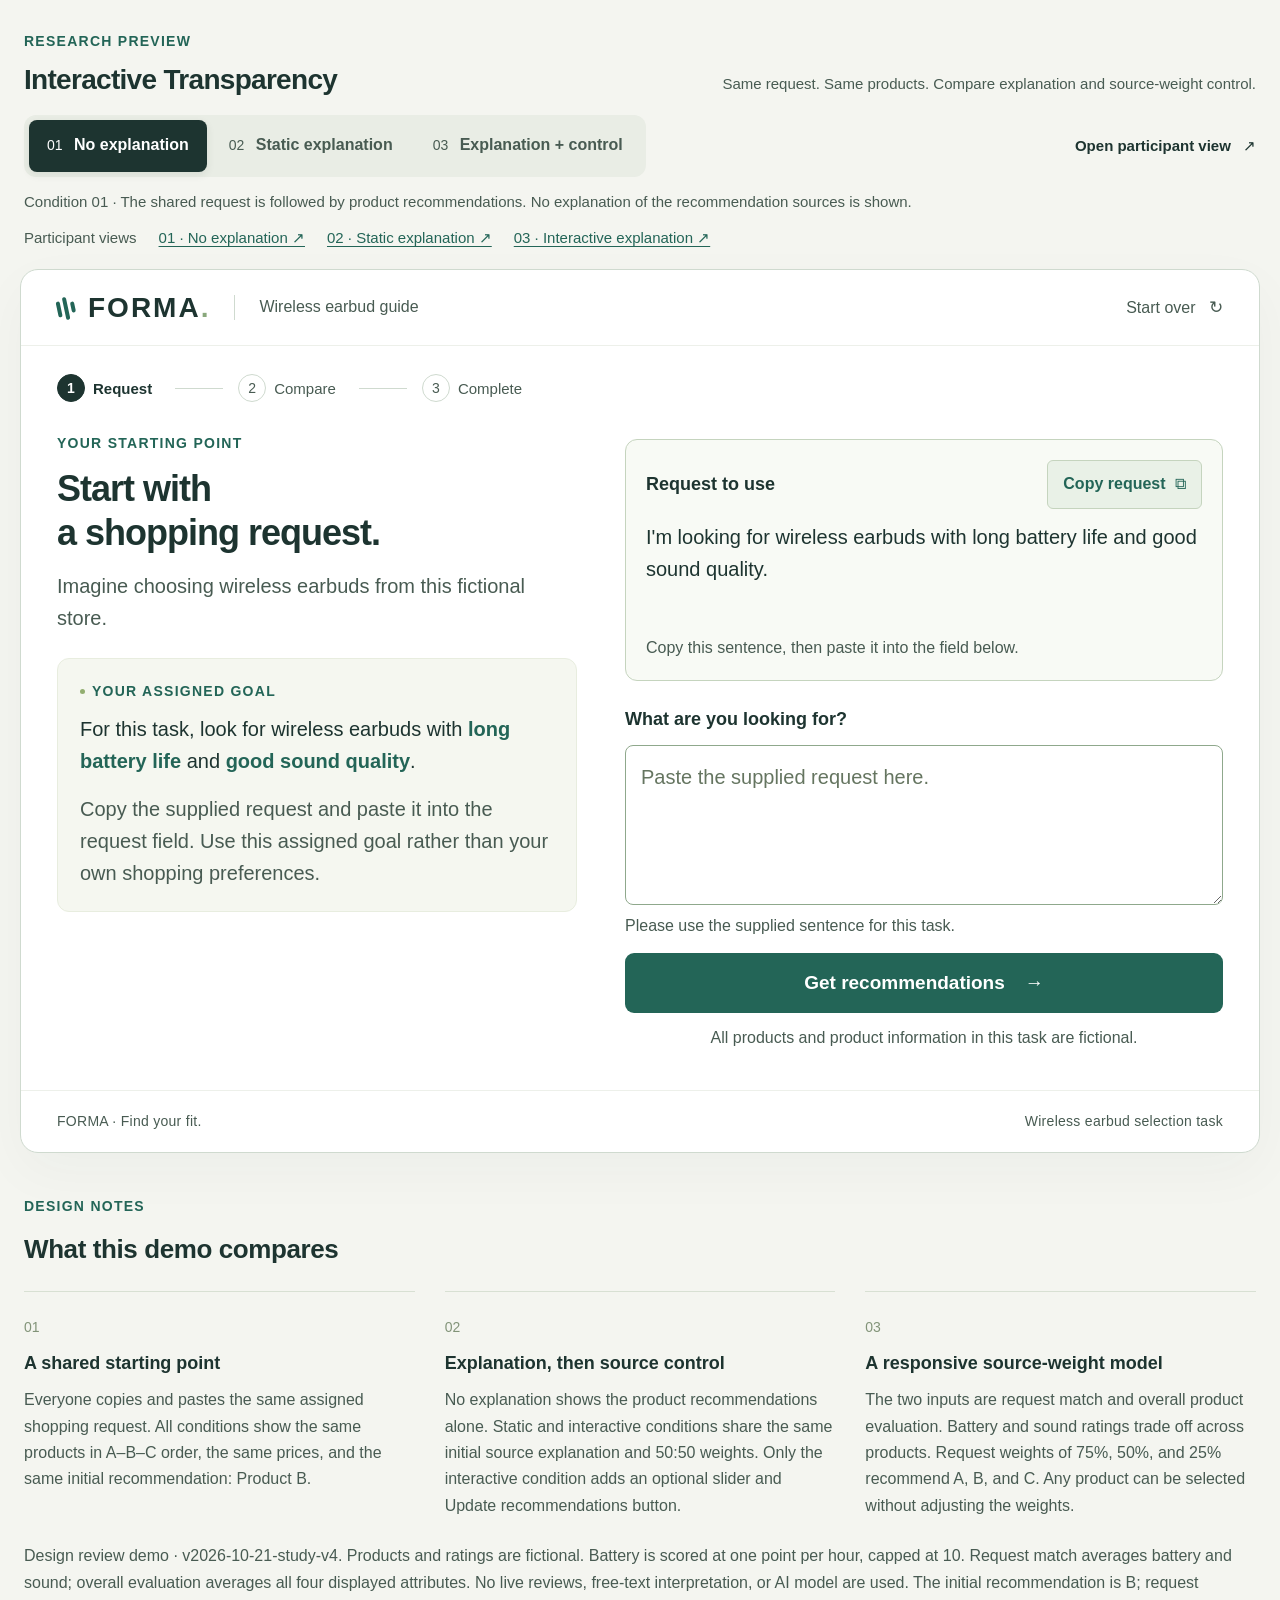
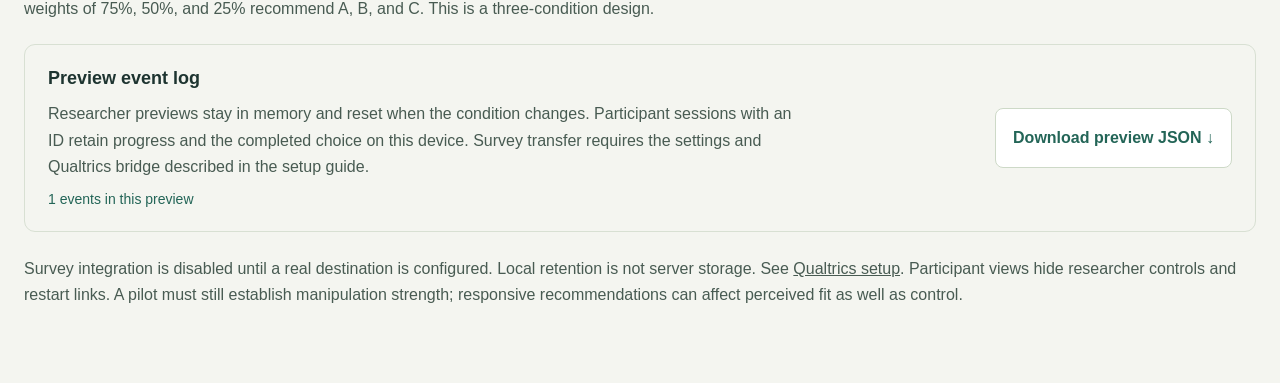
==== commit 668573f1: "Clarify transparency manipulation, product tradeoffs, and participant flow" ====
--- a/interactive-transparency-demo/index.html
+++ b/interactive-transparency-demo/index.html
@@ -6,8 +6,10 @@
   <meta name="theme-color" content="#f4f5f0">
   <meta name="description" content="A research demo comparing three recommendation interfaces with different levels of explanation and control.">
   <title>FORMA — Earbud Recommendation Demo</title>
-  <link rel="stylesheet" href="./styles.css?v=2026-10-21-readable-v3">
-  <script src="./app.js?v=2026-10-21-readable-v3" defer></script>
+  <link rel="stylesheet" href="./styles.css?v=2026-10-21-study-v4">
+  <script src="./study-config.js?v=2026-10-21-study-v4" defer></script>
+  <script src="./study-session.js?v=2026-10-21-study-v4" defer></script>
+  <script src="./app.js?v=2026-10-21-study-v4" defer></script>
 </head>
 <body>
   <a class="skip-link" href="#main">Skip to content</a>
@@ -22,10 +24,10 @@
         <button type="button" data-condition="static" aria-pressed="false"><span>02</span> Static explanation</button>
         <button type="button" data-condition="interactive" aria-pressed="false"><span>03</span> Explanation + control</button>
       </div>
-      <a class="participant-link" id="participant-link" href="?condition=none&amp;mode=participant" target="_blank" rel="noopener">Open participant view <span aria-hidden="true">↗</span></a>
+      <a class="participant-link" id="participant-link" href="?c=1&amp;mode=participant" target="_blank" rel="noopener">Open participant view <span aria-hidden="true">↗</span></a>
     </div>
     <div class="condition-description" id="condition-description"></div>
-    <div class="research-links" aria-label="Direct participant links"><span>Participant views</span><a data-participant-condition="none" href="?condition=none&amp;mode=participant" target="_blank" rel="noopener">01 · No explanation ↗</a><a data-participant-condition="static" href="?condition=static&amp;mode=participant" target="_blank" rel="noopener">02 · Static explanation ↗</a><a data-participant-condition="interactive" href="?condition=interactive&amp;mode=participant" target="_blank" rel="noopener">03 · Interactive explanation ↗</a></div>
+    <div class="research-links" aria-label="Direct participant links"><span>Participant views</span><a data-participant-condition="none" href="?c=1&amp;mode=participant" target="_blank" rel="noopener">01 · No explanation ↗</a><a data-participant-condition="static" href="?c=2&amp;mode=participant" target="_blank" rel="noopener">02 · Static explanation ↗</a><a data-participant-condition="interactive" href="?c=3&amp;mode=participant" target="_blank" rel="noopener">03 · Interactive explanation ↗</a></div>
   </div>
 
   <div class="app-shell">
@@ -35,6 +37,7 @@
       <button class="reset-button" type="button" id="reset-button" aria-label="Restart the current condition">Start over <span aria-hidden="true">↻</span></button>
     </header>
 
+    <div class="session-notice" id="session-notice" hidden></div>
     <main id="main" tabindex="-1">
       <ol class="steps" aria-label="Task progress">
         <li data-step="1" class="active" aria-current="step"><span>1</span> Request</li>
@@ -51,11 +54,11 @@
     <div class="notes-grid">
       <article><span class="note-number">01</span><h3>A shared starting point</h3><p>Everyone copies and pastes the same assigned shopping request. All conditions show the same products in A–B–C order, the same prices, and the same initial recommendation: Product B.</p></article>
       <article><span class="note-number">02</span><h3>Explanation, then source control</h3><p>No explanation shows the product recommendations alone. Static and interactive conditions share the same initial source explanation and 50:50 weights. Only the interactive condition adds an optional slider and Update recommendations button.</p></article>
-      <article><span class="note-number">03</span><h3>A responsive source-weight model</h3><p>The two sources are request match and overall product information and review evaluation—not battery versus sound. Request weights of 75%, 50%, and 25% recommend A, B, and C. Any product can be selected without adjusting the weights.</p></article>
+      <article><span class="note-number">03</span><h3>A responsive source-weight model</h3><p>The two inputs are request match and overall product evaluation. Battery and sound ratings trade off across products. Request weights of 75%, 50%, and 25% recommend A, B, and C. Any product can be selected without adjusting the weights.</p></article>
     </div>
-    <p class="demo-disclaimer">Design review demo · v2026-10-21-readable-v3. Products, specifications, ratings, and source scores are fictional. The source scores are assigned for this fixed scenario; no live reviews are retrieved, no free-text interpretation is performed, and no AI model is used. Scores are A: 9/6, B: 8/8, C: 6/9 for request fit / overall external evaluation. This is a three-condition design, not a full factorial experiment.</p>
-    <div class="event-export"><div><h3>Preview event log</h3><p>Events and elapsed times stay in browser memory. No responses are sent to a server. Resetting, changing conditions, or reloading clears this preview. Invalid input text is not logged.</p><span id="event-count">0 events in this preview</span></div><button type="button" class="secondary-button" id="export-events">Download preview JSON <span aria-hidden="true">↓</span></button></div>
-    <p class="demo-disclaimer">The event log supports checking the interaction and planning a future survey integration. This demo does not provide participant recruitment, consent, secure assignment, a validated survey, or research data collection. The participant view hides these notes, condition controls, links, and export controls.</p>
+    <p class="demo-disclaimer">Design review demo · v2026-10-21-study-v4. Products and ratings are fictional. Battery is scored at one point per hour, capped at 10. Request match averages battery and sound; overall evaluation averages all four displayed attributes. No live reviews, free-text interpretation, or AI model are used. The initial recommendation is B; request weights of 75%, 50%, and 25% recommend A, B, and C. This is a three-condition design.</p>
+    <div class="event-export"><div><h3>Preview event log</h3><p>Researcher previews stay in memory and reset when the condition changes. Participant sessions with an ID retain progress and the completed choice on this device. Survey transfer requires the settings and Qualtrics bridge described in the setup guide.</p><span id="event-count">0 events in this preview</span></div><button type="button" class="secondary-button" id="export-events">Download preview JSON <span aria-hidden="true">↓</span></button></div>
+    <p class="demo-disclaimer">Survey integration is disabled until a real destination is configured. Local retention is not server storage. See <a href="./QUALTRICS_SETUP.md">Qualtrics setup</a>. Participant views hide researcher controls and restart links. A pilot must still establish manipulation strength; responsive recommendations can affect perceived fit as well as control.</p>
   </section>
   <div class="sr-only" id="announcement" aria-live="polite" aria-atomic="true"></div>
 </body>
--- a/interactive-transparency-demo/styles.css
+++ b/interactive-transparency-demo/styles.css
@@ -196,3 +196,67 @@
   .participant-mode .app-shell{margin-top:8px;min-height:calc(100vh - 16px)}
   .participant-mode main{min-height:calc(100vh - 170px)}
 }
+
+/* v4: readable manipulation and immediate feedback, shared across conditions. */
+:root{font-size:20px;--muted:#485b52}
+.screen-copy,.task-card p,.task-card .task-small,.assigned-request,.request-input{font-size:20px;line-height:1.6}
+.source-intro,.source-definitions p,.source-definitions h4,.source-rule{font-size:20px;line-height:1.55}
+.source-heading{font-size:28px;line-height:1.25}
+.source-definitions{gap:22px;margin-top:22px}
+.source-definitions h4{display:flex;align-items:center;gap:10px;margin-bottom:8px}
+.source-marker{display:inline-grid;place-items:center;width:30px;height:30px;border-radius:50%;background:#dde9d7;color:#234b3c;font-size:17px;flex-shrink:0}
+.source-definitions p strong{font-weight:650;color:var(--ink)}
+.source-rule{margin:22px 0 0;padding-top:18px;border-top:1px solid #c9d8c2;color:var(--muted)}
+.weights-title,.controls-title{font-size:23px}
+.source-weight-labels{font-size:18px;line-height:1.4}
+.source-weight-labels strong{font-size:36px}
+.source-weight-bar{height:18px}
+.control-instruction{font-size:18px;line-height:1.5;margin:0 0 20px;color:var(--muted)}
+.range-heading{font-size:19px;line-height:1.4;align-items:center}
+.range-heading output{font-size:30px}
+#source-weight{height:56px;min-height:56px}
+#source-weight::-webkit-slider-thumb{width:34px;height:34px;margin-top:-12px}
+#source-weight::-moz-range-thumb{width:29px;height:29px}
+.range-endpoints{font-size:16px;line-height:1.4;gap:24px;margin:2px 0 20px}
+.range-endpoints span:last-child{text-align:right}
+.source-apply-row{gap:12px}
+.source-apply-row p{font-size:18px;line-height:1.5}
+.source-apply-row .draft-status{padding:12px 14px;border:1px solid #d2ddcd;border-radius:8px;background:#fff;margin:0;font-size:17px;color:#43554b}
+.source-apply-row .draft-status.is-pending{background:#fff5df;border-color:#b99448;color:#654717}
+.primary-button,.secondary-button,.source-apply-row .primary-button,.recommendation-actions .primary-button{font-size:19px;min-height:60px}
+.fixed-weight-note{font-size:18px;line-height:1.5;padding:16px 0;margin:14px 0 0;color:var(--muted)}
+.panel-result{display:grid;grid-template-columns:1fr auto;align-items:center;gap:8px 16px;padding:18px;margin-top:18px;background:#fff;border:2px solid #779486;border-radius:10px;scroll-margin-top:120px}
+.panel-result>span{font-size:18px;font-weight:600}
+.panel-result>strong{font-size:28px;line-height:1.2;white-space:nowrap;color:var(--teal)}
+.panel-result>p{grid-column:1/-1;font-size:18px;line-height:1.5;margin:0;color:var(--muted)}
+.panel-result.just-updated{animation:result-emphasis .55s ease-out}
+@keyframes result-emphasis{from{box-shadow:0 0 0 5px #658a6f66}to{box-shadow:0 0 0 0 transparent}}
+.recommendation-status-label,.recommendation-update{font-size:18px}
+.recommendation-status>strong{font-size:28px}
+.product-facts{font-size:18px}
+.products-caption p{font-size:16px;max-width:660px}
+.session-notice{padding:10px 24px;background:#fff5df;color:#654717;font-size:16px;line-height:1.5;border-bottom:1px solid #ddc89a}
+.participant-mode #brand-link{cursor:default}
+.handoff-status{font-size:18px;line-height:1.6;color:var(--muted);margin:18px 0 0}
+.survey-button{width:100%}
+.recommendation-actions{scroll-margin-top:100px}
+@media(max-width:1000px){.product-facts{font-size:18px}.panel-result{grid-template-columns:1fr}.panel-result>p{grid-column:1}}
+@media(max-width:600px){
+  main{padding:20px 16px 28px}.app-header{padding:0 16px}
+  .screen-copy,.recommendation-heading .screen-copy,.task-card p,.task-card .task-small,.assigned-request,.request-input{font-size:20px}
+  .assigned-request{min-height:180px}
+  .source-intro,.source-definitions p,.source-definitions h4,.source-rule{font-size:20px}
+  .source-heading{font-size:27px}.source-definitions h4{align-items:flex-start}
+  .explanation-panel{padding:20px 16px;gap:24px}
+  .source-weight-labels{font-size:18px;gap:12px}.source-weight-labels strong{font-size:36px}
+  .weights-title,.controls-title{font-size:23px}.range-heading{font-size:19px}.range-heading output{font-size:30px}
+  .source-apply-row p,.control-instruction,.fixed-weight-note{font-size:18px}
+  .source-apply-row .primary-button,.recommendation-actions .primary-button{font-size:19px}
+  .range-endpoints{font-size:16px;gap:16px}
+  .panel-result{padding:16px}.panel-result>strong{font-size:28px}.panel-result>span,.panel-result>p{font-size:18px}
+  .recommendation-status{padding:12px 14px;gap:6px 12px}.recommendation-status-label{font-size:17px}.recommendation-status>strong{font-size:26px}.recommendation-update{font-size:17px}
+  .product-facts{font-size:18px}.product-card{padding:18px 16px}.products-caption p{font-size:16px}
+  .session-notice{padding:10px 16px;font-size:16px}
+}
+@media(prefers-reduced-motion:reduce){.panel-result.just-updated{animation:none}}
+.recommendation-heading .screen-copy{font-size:20px}
